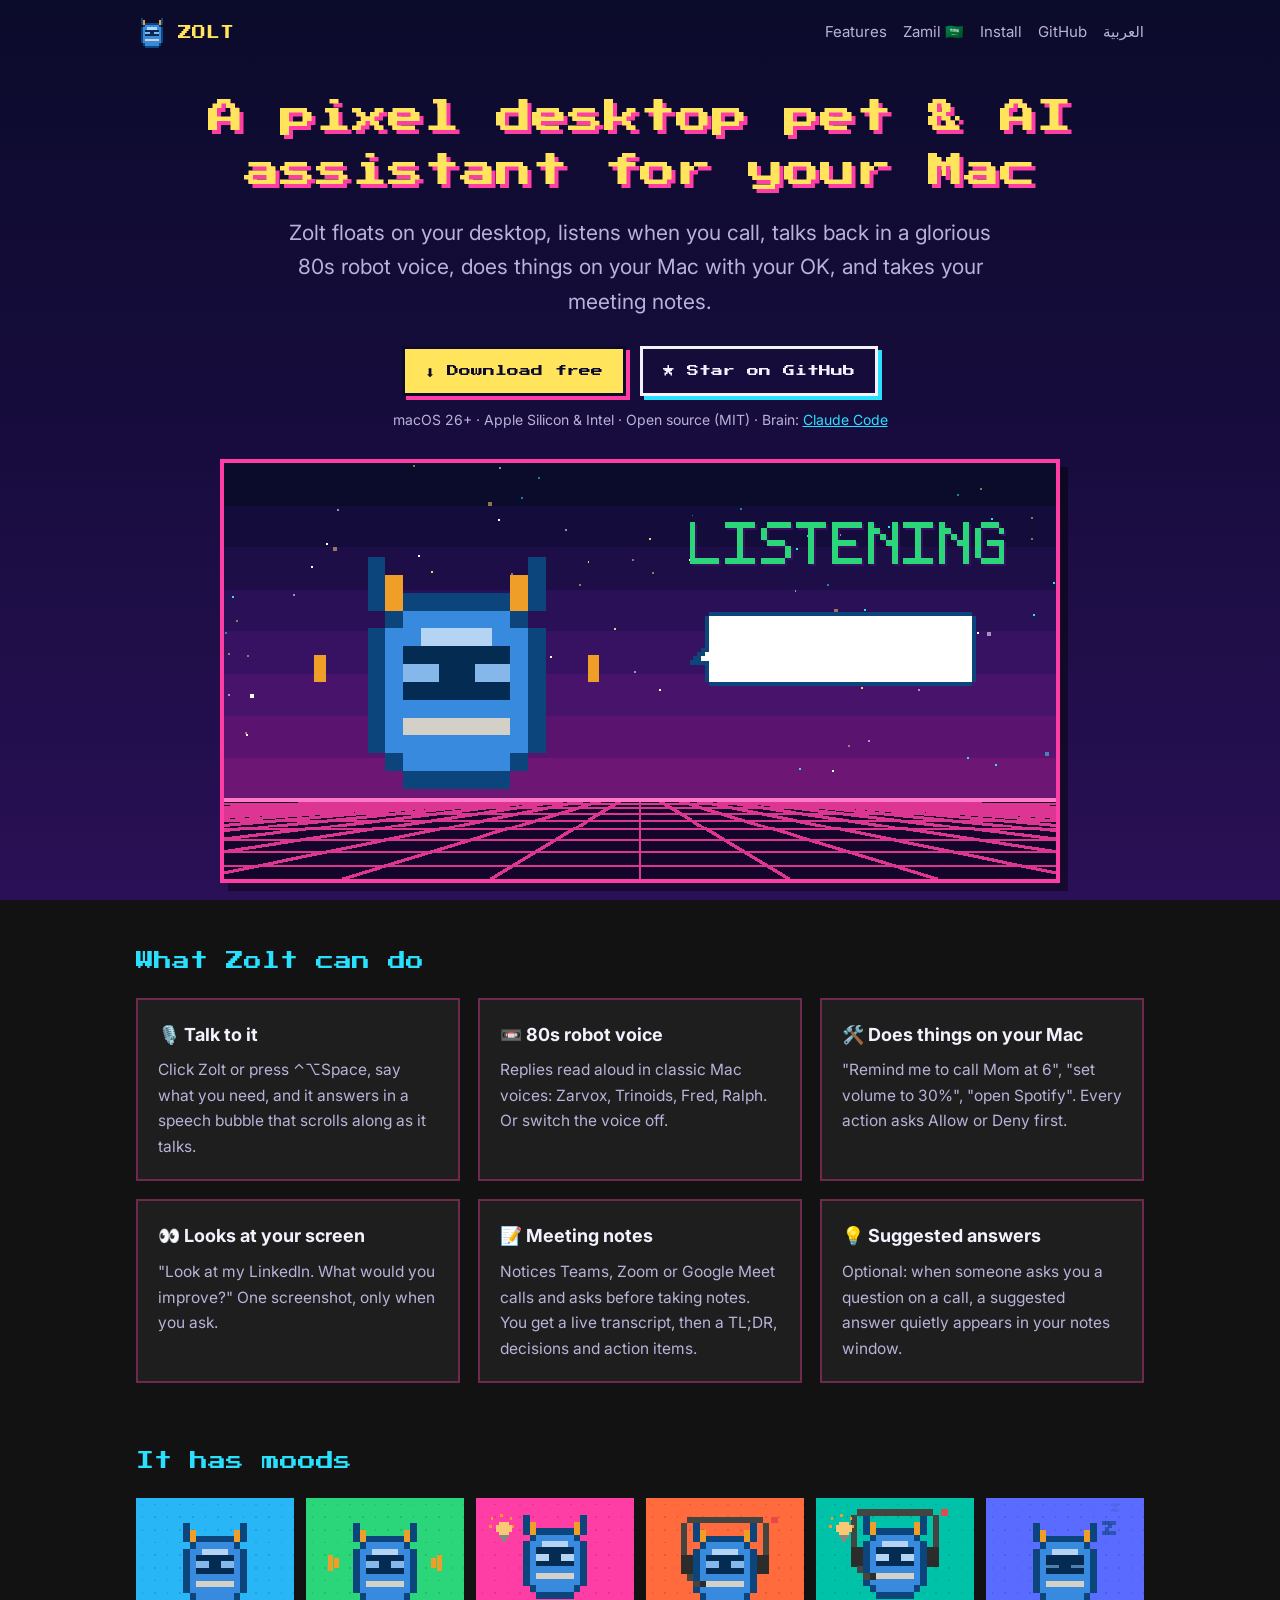
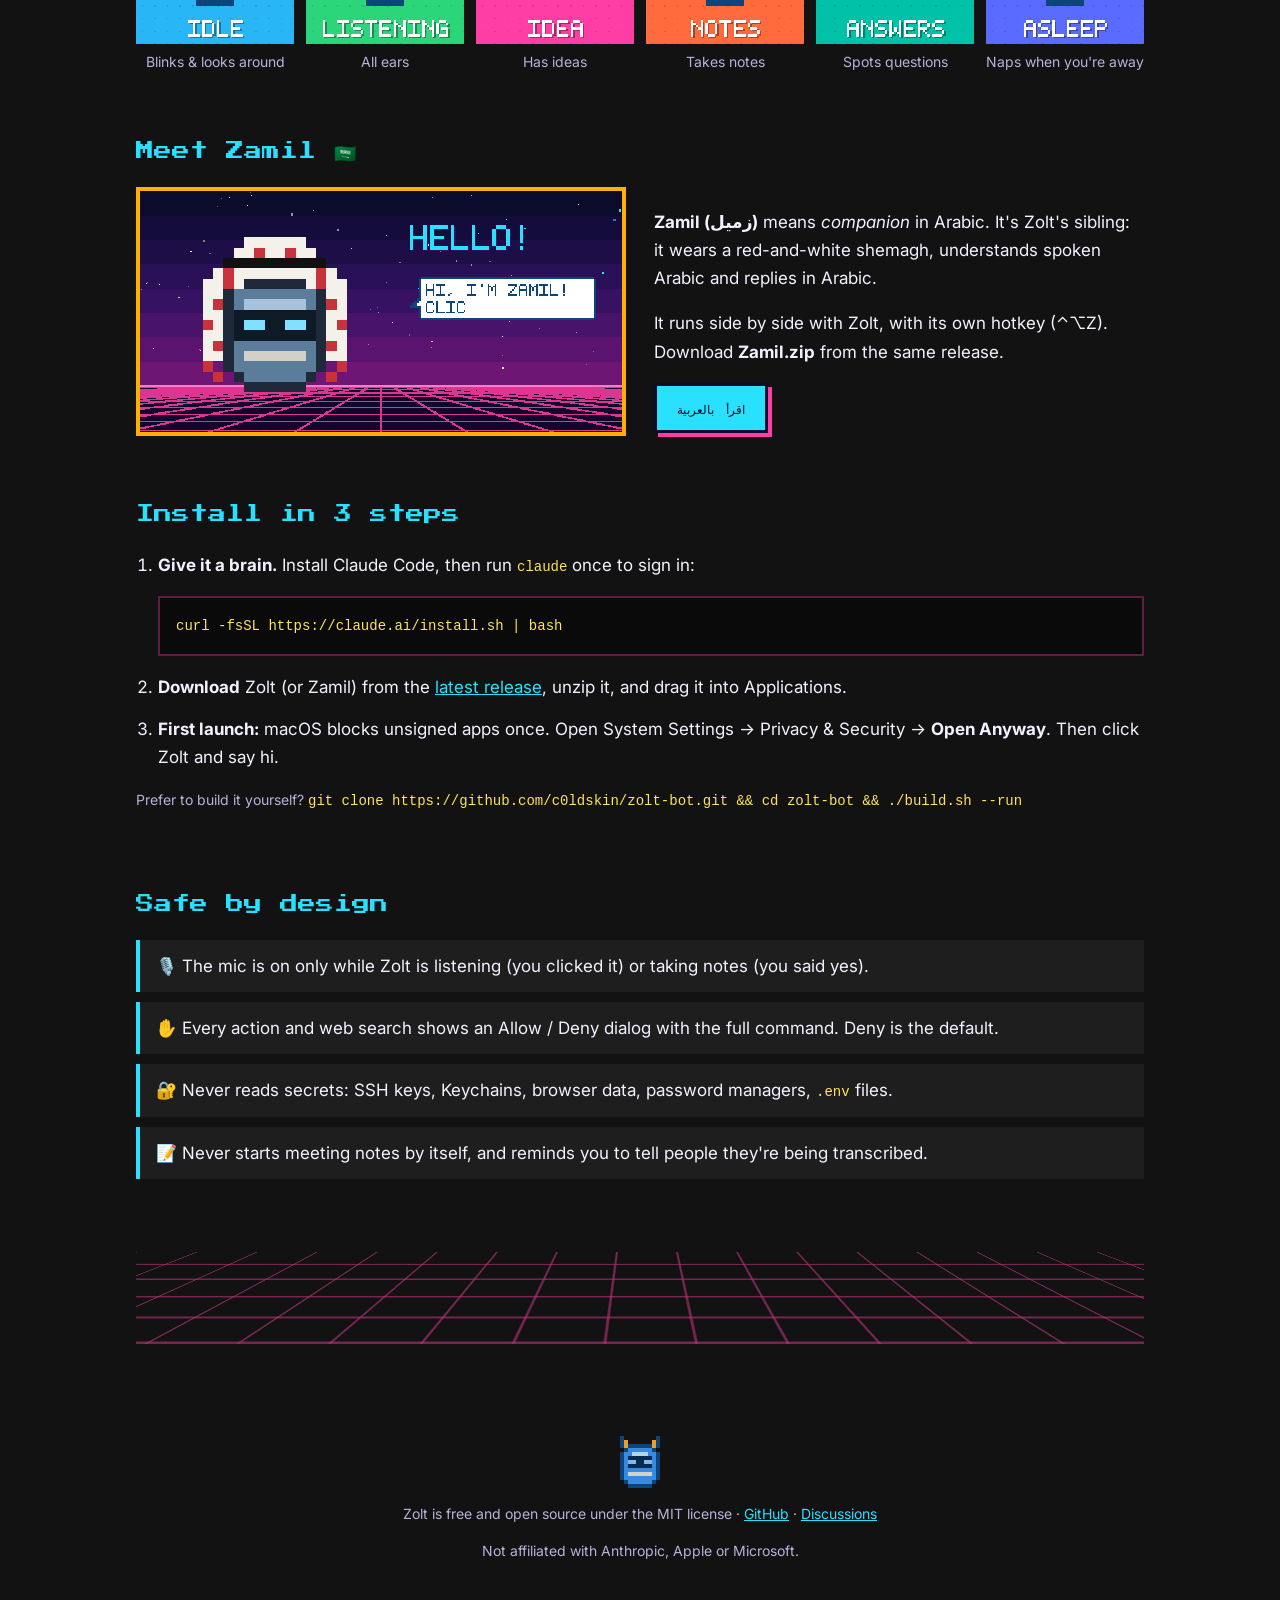
==== docs/index.html @ dee4e7b1 "Make Zolt and Zamil easier to find - README: plain-text title and tagline, English/Arabic switch, do" ====
<!doctype html>
<html lang="en">
<head>
  <meta charset="utf-8">
  <meta name="viewport" content="width=device-width, initial-scale=1">
  <title>Zolt: Pixel Desktop Pet &amp; AI Voice Assistant for macOS</title>
  <meta name="description" content="Zolt is a free, open-source pixel desktop pet and AI voice assistant for Mac. It talks in an 80s robot voice, does things on your Mac with your OK, and takes Teams, Zoom and Google Meet notes. Arabic version: Zamil.">
  <link rel="canonical" href="https://c0ldskin.github.io/zolt-bot/">
  <link rel="alternate" hreflang="en" href="https://c0ldskin.github.io/zolt-bot/">
  <link rel="alternate" hreflang="ar" href="https://c0ldskin.github.io/zolt-bot/ar/">
  <link rel="alternate" hreflang="x-default" href="https://c0ldskin.github.io/zolt-bot/">
  <meta property="og:type" content="website">
  <meta property="og:title" content="Zolt: a pixel desktop pet & AI assistant for macOS">
  <meta property="og:description" content="Talks in an 80s robot voice, does things on your Mac (with your OK) and takes your meeting notes. Free and open source.">
  <meta property="og:image" content="https://c0ldskin.github.io/zolt-bot/assets/banner.png">
  <meta property="og:url" content="https://c0ldskin.github.io/zolt-bot/">
  <meta name="twitter:card" content="summary_large_image">
  <meta name="theme-color" content="#0b0b2b">
  <link rel="icon" href="assets/zolt.png">
  <link rel="preconnect" href="https://fonts.googleapis.com">
  <link rel="preconnect" href="https://fonts.gstatic.com" crossorigin>
  <link href="https://fonts.googleapis.com/css2?family=Inter:wght@400;600;700&family=Press+Start+2P&display=swap" rel="stylesheet">
  <link rel="stylesheet" href="style.css">
  <script type="application/ld+json">
  {
    "@context": "https://schema.org",
    "@type": "SoftwareApplication",
    "name": "Zolt",
    "alternateName": "Zamil",
    "description": "A pixel desktop pet and AI voice assistant for macOS that talks, does things on your Mac with your permission, and takes meeting notes.",
    "applicationCategory": "UtilitiesApplication",
    "operatingSystem": "macOS 26 or later",
    "offers": { "@type": "Offer", "price": "0", "priceCurrency": "USD" },
    "downloadUrl": "https://github.com/c0ldskin/zolt-bot/releases/latest",
    "image": "https://c0ldskin.github.io/zolt-bot/assets/banner.png",
    "license": "https://opensource.org/licenses/MIT",
    "inLanguage": ["en", "ar"]
  }
  </script>
</head>
<body>
<div class="wrap">
  <nav>
    <a class="brand" href="./"><img src="assets/zolt.png" alt="">ZOLT</a>
    <div class="links">
      <a href="#features">Features</a>
      <a href="#zamil">Zamil 🇸🇦</a>
      <a href="#install">Install</a>
      <a href="https://github.com/c0ldskin/zolt-bot">GitHub</a>
      <a href="ar/" hreflang="ar" lang="ar">العربية</a>
    </div>
  </nav>

  <header class="hero">
    <h1>A pixel desktop pet &amp; AI assistant for your Mac</h1>
    <p class="tag">Zolt floats on your desktop, listens when you call, talks back in a glorious 80s robot voice, does things on your Mac with your OK, and takes your meeting notes.</p>
    <div class="buttons">
      <a class="btn" href="https://github.com/c0ldskin/zolt-bot/releases/latest">⬇ Download free</a>
      <a class="btn ghost" href="https://github.com/c0ldskin/zolt-bot">★ Star on GitHub</a>
    </div>
    <p class="note">macOS 26+ · Apple Silicon &amp; Intel · Open source (MIT) · Brain: <a href="https://claude.com/claude-code">Claude Code</a></p>
    <img class="shot" src="assets/hero.gif" width="840" height="420" alt="Zolt saying hi, listening, thinking, talking, having an idea, taking meeting notes and napping">
  </header>

  <section id="features">
    <h2>What Zolt can do</h2>
    <div class="grid">
      <div class="card"><h3>🎙️ Talk to it</h3><p>Click Zolt or press ⌃⌥Space, say what you need, and it answers in a speech bubble that scrolls along as it talks.</p></div>
      <div class="card"><h3>📼 80s robot voice</h3><p>Replies read aloud in classic Mac voices: Zarvox, Trinoids, Fred, Ralph. Or switch the voice off.</p></div>
      <div class="card"><h3>🛠️ Does things on your Mac</h3><p>"Remind me to call Mom at 6", "set volume to 30%", "open Spotify". Every action asks Allow or Deny first.</p></div>
      <div class="card"><h3>👀 Looks at your screen</h3><p>"Look at my LinkedIn. What would you improve?" One screenshot, only when you ask.</p></div>
      <div class="card"><h3>📝 Meeting notes</h3><p>Notices Teams, Zoom or Google Meet calls and asks before taking notes. You get a live transcript, then a TL;DR, decisions and action items.</p></div>
      <div class="card"><h3>💡 Suggested answers</h3><p>Optional: when someone asks you a question on a call, a suggested answer quietly appears in your notes window.</p></div>
    </div>
  </section>

  <section>
    <h2>It has moods</h2>
    <div class="moods">
      <figure><img src="assets/mood-idle.gif" width="200" height="184" alt="Zolt idle, blinking"><figcaption>Blinks &amp; looks around</figcaption></figure>
      <figure><img src="assets/mood-listening.gif" width="200" height="184" alt="Zolt listening"><figcaption>All ears</figcaption></figure>
      <figure><img src="assets/mood-idea.gif" width="200" height="184" alt="Zolt with an idea"><figcaption>Has ideas</figcaption></figure>
      <figure><img src="assets/mood-notes.gif" width="200" height="184" alt="Zolt taking meeting notes"><figcaption>Takes notes</figcaption></figure>
      <figure><img src="assets/mood-answers.gif" width="200" height="184" alt="Zolt suggesting an answer"><figcaption>Spots questions</figcaption></figure>
      <figure><img src="assets/mood-asleep.gif" width="200" height="184" alt="Zolt napping"><figcaption>Naps when you're away</figcaption></figure>
    </div>
  </section>

  <section id="zamil">
    <h2>Meet Zamil 🇸🇦</h2>
    <div class="duo">
      <img src="assets/zamil-hero.gif" width="840" height="420" alt="Zamil, Zolt's Arabic-speaking sibling, in a shemagh and agal">
      <div>
        <p><strong>Zamil (زميل)</strong> means <em>companion</em> in Arabic. It's Zolt's sibling: it wears a red-and-white shemagh, understands spoken Arabic and replies in Arabic.</p>
        <p>It runs side by side with Zolt, with its own hotkey (⌃⌥Z). Download <strong>Zamil.zip</strong> from the same release.</p>
        <div class="buttons" style="justify-content:flex-start"><a class="btn alt" href="ar/" hreflang="ar">اقرأ بالعربية</a></div>
      </div>
    </div>
  </section>

  <section id="install">
    <h2>Install in 3 steps</h2>
    <ol class="steps">
      <li><strong>Give it a brain.</strong> Install Claude Code, then run <code>claude</code> once to sign in:
        <pre><code>curl -fsSL https://claude.ai/install.sh | bash</code></pre></li>
      <li><strong>Download</strong> Zolt (or Zamil) from the <a href="https://github.com/c0ldskin/zolt-bot/releases/latest">latest release</a>, unzip it, and drag it into Applications.</li>
      <li><strong>First launch:</strong> macOS blocks unsigned apps once. Open System Settings → Privacy &amp; Security → <strong>Open Anyway</strong>. Then click Zolt and say hi.</li>
    </ol>
    <p class="note">Prefer to build it yourself? <code>git clone https://github.com/c0ldskin/zolt-bot.git &amp;&amp; cd zolt-bot &amp;&amp; ./build.sh --run</code></p>
  </section>

  <section>
    <h2>Safe by design</h2>
    <ul class="safe">
      <li>🎙️ The mic is on only while Zolt is listening (you clicked it) or taking notes (you said yes).</li>
      <li>✋ Every action and web search shows an Allow / Deny dialog with the full command. Deny is the default.</li>
      <li>🔐 Never reads secrets: SSH keys, Keychains, browser data, password managers, <code>.env</code> files.</li>
      <li>📝 Never starts meeting notes by itself, and reminds you to tell people they're being transcribed.</li>
    </ul>
  </section>

  <div class="floor" aria-hidden="true"><div class="grid-floor"></div></div>
  <footer>
    <img src="assets/zolt.png" width="56" height="52" alt="">
    <p>Zolt is free and open source under the MIT license · <a href="https://github.com/c0ldskin/zolt-bot">GitHub</a> · <a href="https://github.com/c0ldskin/zolt-bot/discussions">Discussions</a></p>
    <p>Not affiliated with Anthropic, Apple or Microsoft.</p>
  </footer>
</div>
</body>
</html>
---- docs/style.css ----
:root {
  color-scheme: dark;
  --night: #0b0b2b;
  --night-2: #160c3c;
  --purple: #2a1056;
  --pink: #ff3ea5;
  --cyan: #29e0ff;
  --amber: #ffb000;
  --sun: #ffe45c;
  --ink: #f4f1ff;
  --muted: #b9b2d9;
  --card: rgba(255, 255, 255, 0.05);
  --line: rgba(255, 62, 165, 0.35);
  --pixel: "Press Start 2P", ui-monospace, monospace;
  --body: "Inter", system-ui, -apple-system, sans-serif;
}
[lang="ar"] { --body: "IBM Plex Sans Arabic", "Geeza Pro", system-ui, sans-serif; }

* { box-sizing: border-box; }
html { scroll-behavior: smooth; }
body {
  margin: 0;
  background: linear-gradient(180deg, var(--night) 0%, var(--night-2) 45%, var(--purple) 100%);
  background-attachment: fixed;
  color: var(--ink);
  font: 17px/1.65 var(--body);
}
.floor { overflow: hidden; } /* The tilted grid floor is wider than the page. */
p code { overflow-wrap: anywhere; }
a { color: var(--cyan); }
img { max-width: 100%; height: auto; display: block; image-rendering: pixelated; }
.wrap { max-width: 1040px; margin: 0 auto; padding: 0 16px; }

nav { display: flex; justify-content: space-between; align-items: center; padding: 18px 0; gap: 12px; }
nav .brand { font: 14px var(--pixel); color: var(--sun); text-decoration: none; display: flex; align-items: center; gap: 10px; }
nav .brand img { width: 32px; }
nav .links { display: flex; gap: 16px; flex-wrap: wrap; font-size: 15px; }
nav .links a { color: var(--muted); text-decoration: none; }
nav .links a:hover { color: var(--ink); }

.hero { text-align: center; padding: 24px 0 8px; }
.hero h1 { font: clamp(20px, 4.2vw, 36px)/1.5 var(--pixel); margin: 0 0 18px; color: var(--sun); text-shadow: 4px 4px 0 var(--pink); }
[lang="ar"] .hero h1 { font: 700 clamp(28px, 5vw, 46px)/1.4 var(--body); }
.hero p.tag { font-size: clamp(17px, 2.2vw, 21px); color: var(--muted); max-width: 720px; margin: 0 auto 26px; }
.hero .shot { margin: 28px auto 0; border: 4px solid var(--pink); box-shadow: 8px 8px 0 rgba(0, 0, 0, 0.45); }

.buttons { display: flex; gap: 14px; justify-content: center; flex-wrap: wrap; }
.btn {
  font: 12px/1 var(--pixel); text-decoration: none; padding: 16px 20px; color: var(--night);
  background: var(--sun); border: 3px solid var(--night); box-shadow: 4px 4px 0 var(--pink);
  transition: transform 0.08s, box-shadow 0.08s;
}
[lang="ar"] .btn { font: 700 16px/1 var(--body); }
.btn:hover { transform: translate(-2px, -2px); box-shadow: 6px 6px 0 var(--pink); }
.btn.alt { background: var(--cyan); }
.btn.ghost { background: transparent; color: var(--ink); border-color: var(--ink); box-shadow: 4px 4px 0 var(--cyan); }
.note { font-size: 14px; color: var(--muted); margin-top: 12px; }

section { padding: 56px 0 8px; }
h2 { font: 18px/1.6 var(--pixel); color: var(--cyan); margin: 0 0 22px; }
[lang="ar"] h2 { font: 700 28px/1.4 var(--body); }

.grid { display: grid; grid-template-columns: repeat(auto-fit, minmax(240px, 1fr)); gap: 18px; }
.card { background: var(--card); border: 2px solid var(--line); padding: 20px; }
.card h3 { margin: 0 0 8px; font-size: 18px; }
.card p { margin: 0; color: var(--muted); font-size: 15.5px; }

.moods { display: grid; grid-template-columns: repeat(auto-fit, minmax(140px, 1fr)); gap: 12px; }
.moods figure { margin: 0; text-align: center; }
.moods figcaption { font-size: 14px; color: var(--muted); margin-top: 6px; }

.duo { display: grid; grid-template-columns: 1fr 1fr; gap: 28px; align-items: center; }
.duo img { border: 4px solid var(--amber); }
@media (max-width: 760px) { .duo { grid-template-columns: 1fr; } }

ol.steps { padding-inline-start: 22px; }
ol.steps li { margin-bottom: 14px; }
pre { background: rgba(0, 0, 0, 0.45); border: 2px solid var(--line); padding: 14px 16px; overflow-x: auto; direction: ltr; text-align: left; }
code { font: 14px ui-monospace, SFMono-Regular, Menlo, monospace; color: var(--sun); }

ul.safe { list-style: none; padding: 0; display: grid; gap: 10px; }
ul.safe li { background: var(--card); border-inline-start: 4px solid var(--cyan); padding: 12px 16px; }

footer { text-align: center; padding: 64px 0 40px; color: var(--muted); font-size: 14px; }
footer img { width: 56px; margin: 0 auto 12px; }

.grid-floor {
  height: 120px; margin-top: 48px;
  background:
    linear-gradient(transparent 0 0),
    repeating-linear-gradient(90deg, rgba(255, 62, 165, 0.6) 0 2px, transparent 2px 60px),
    repeating-linear-gradient(0deg, rgba(255, 62, 165, 0.6) 0 2px, transparent 2px 24px);
  transform: perspective(300px) rotateX(60deg);
  transform-origin: top;
  opacity: 0.7;
}
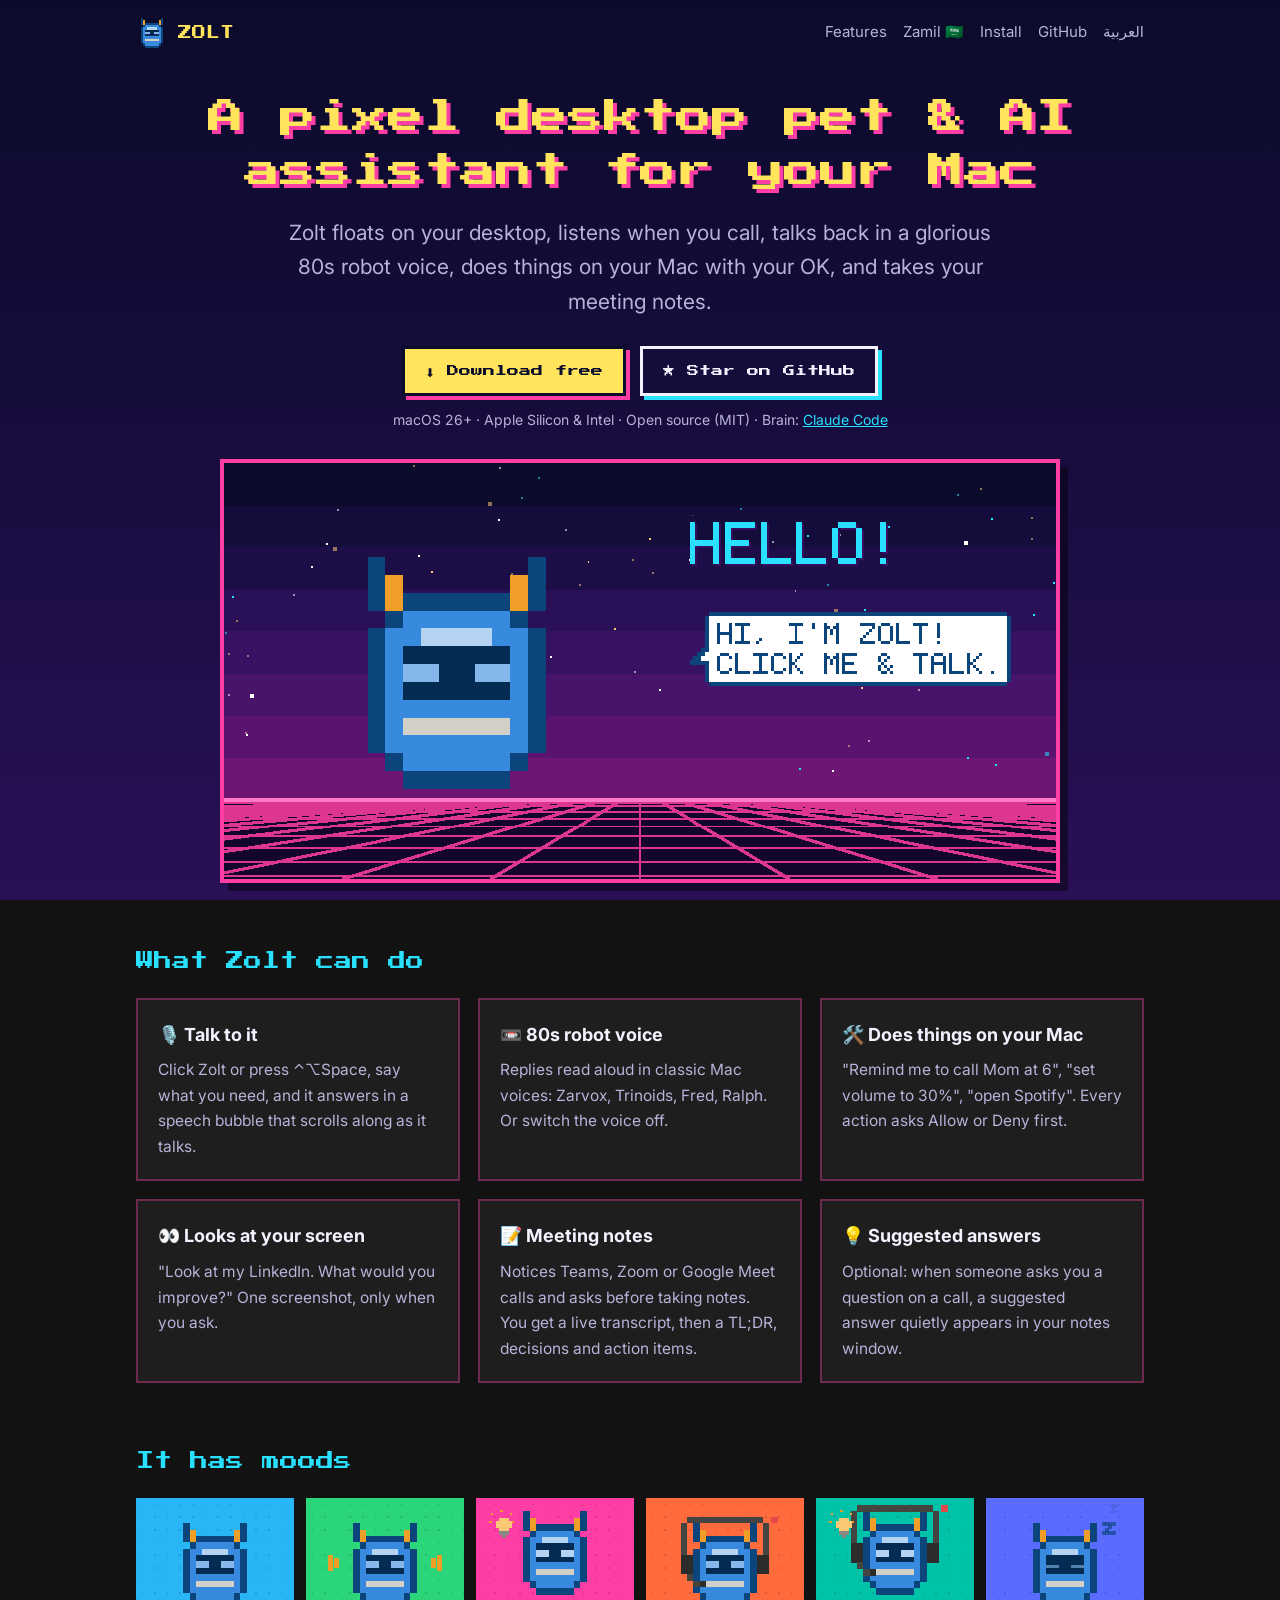
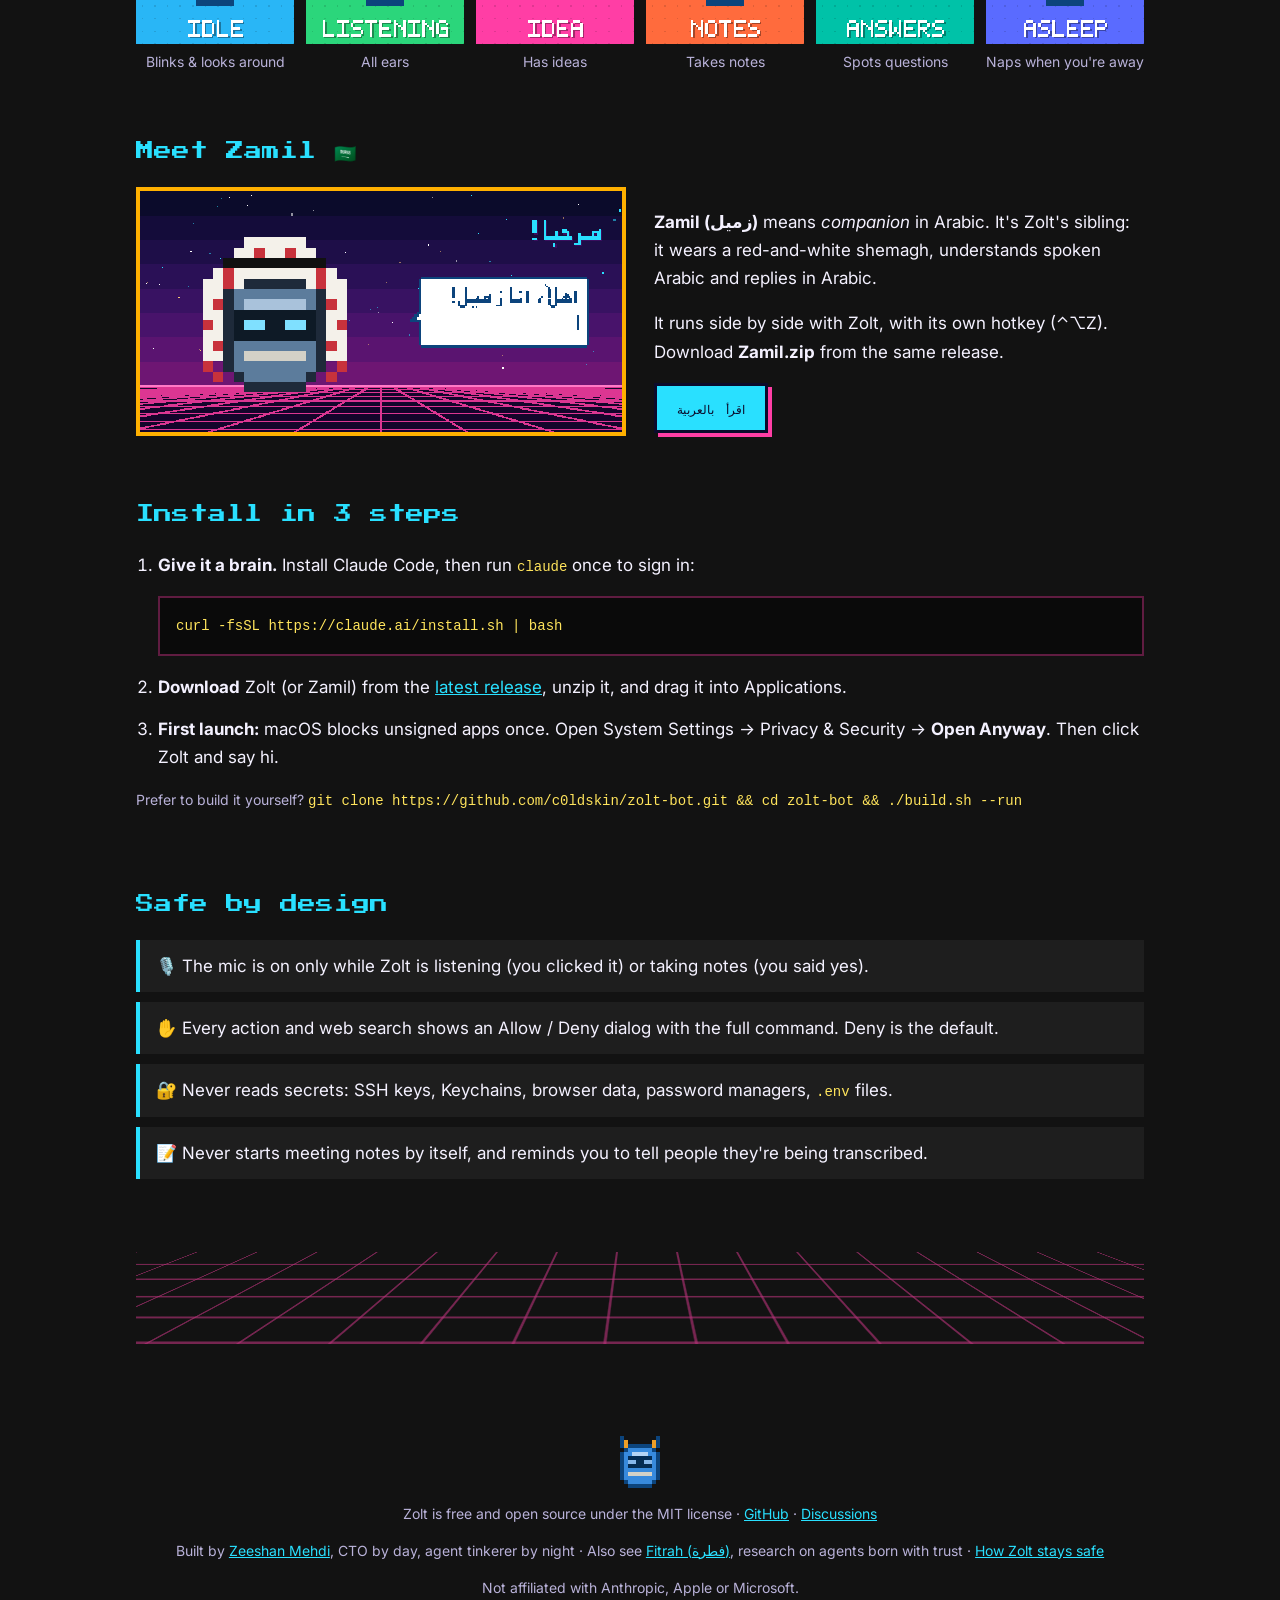
==== commit c519fa92: "Safety first: SAFETY.md, Safe-by-design summary, one meeting offer between Zolt and Zamil - SAFETY.m" ====
--- a/docs/index.html
+++ b/docs/index.html
@@ -123,6 +123,7 @@
   <footer>
     <img src="assets/zolt.png" width="56" height="52" alt="">
     <p>Zolt is free and open source under the MIT license · <a href="https://github.com/c0ldskin/zolt-bot">GitHub</a> · <a href="https://github.com/c0ldskin/zolt-bot/discussions">Discussions</a></p>
+    <p>Built by <a href="https://github.com/c0ldskin">Zeeshan Mehdi</a>, CTO by day, agent tinkerer by night · Also see <a href="https://c0ldskin.github.io/fitrah/">Fitrah (فطرة)</a>, research on agents born with trust · <a href="https://github.com/c0ldskin/zolt-bot/blob/main/SAFETY.md">How Zolt stays safe</a></p>
     <p>Not affiliated with Anthropic, Apple or Microsoft.</p>
   </footer>
 </div>
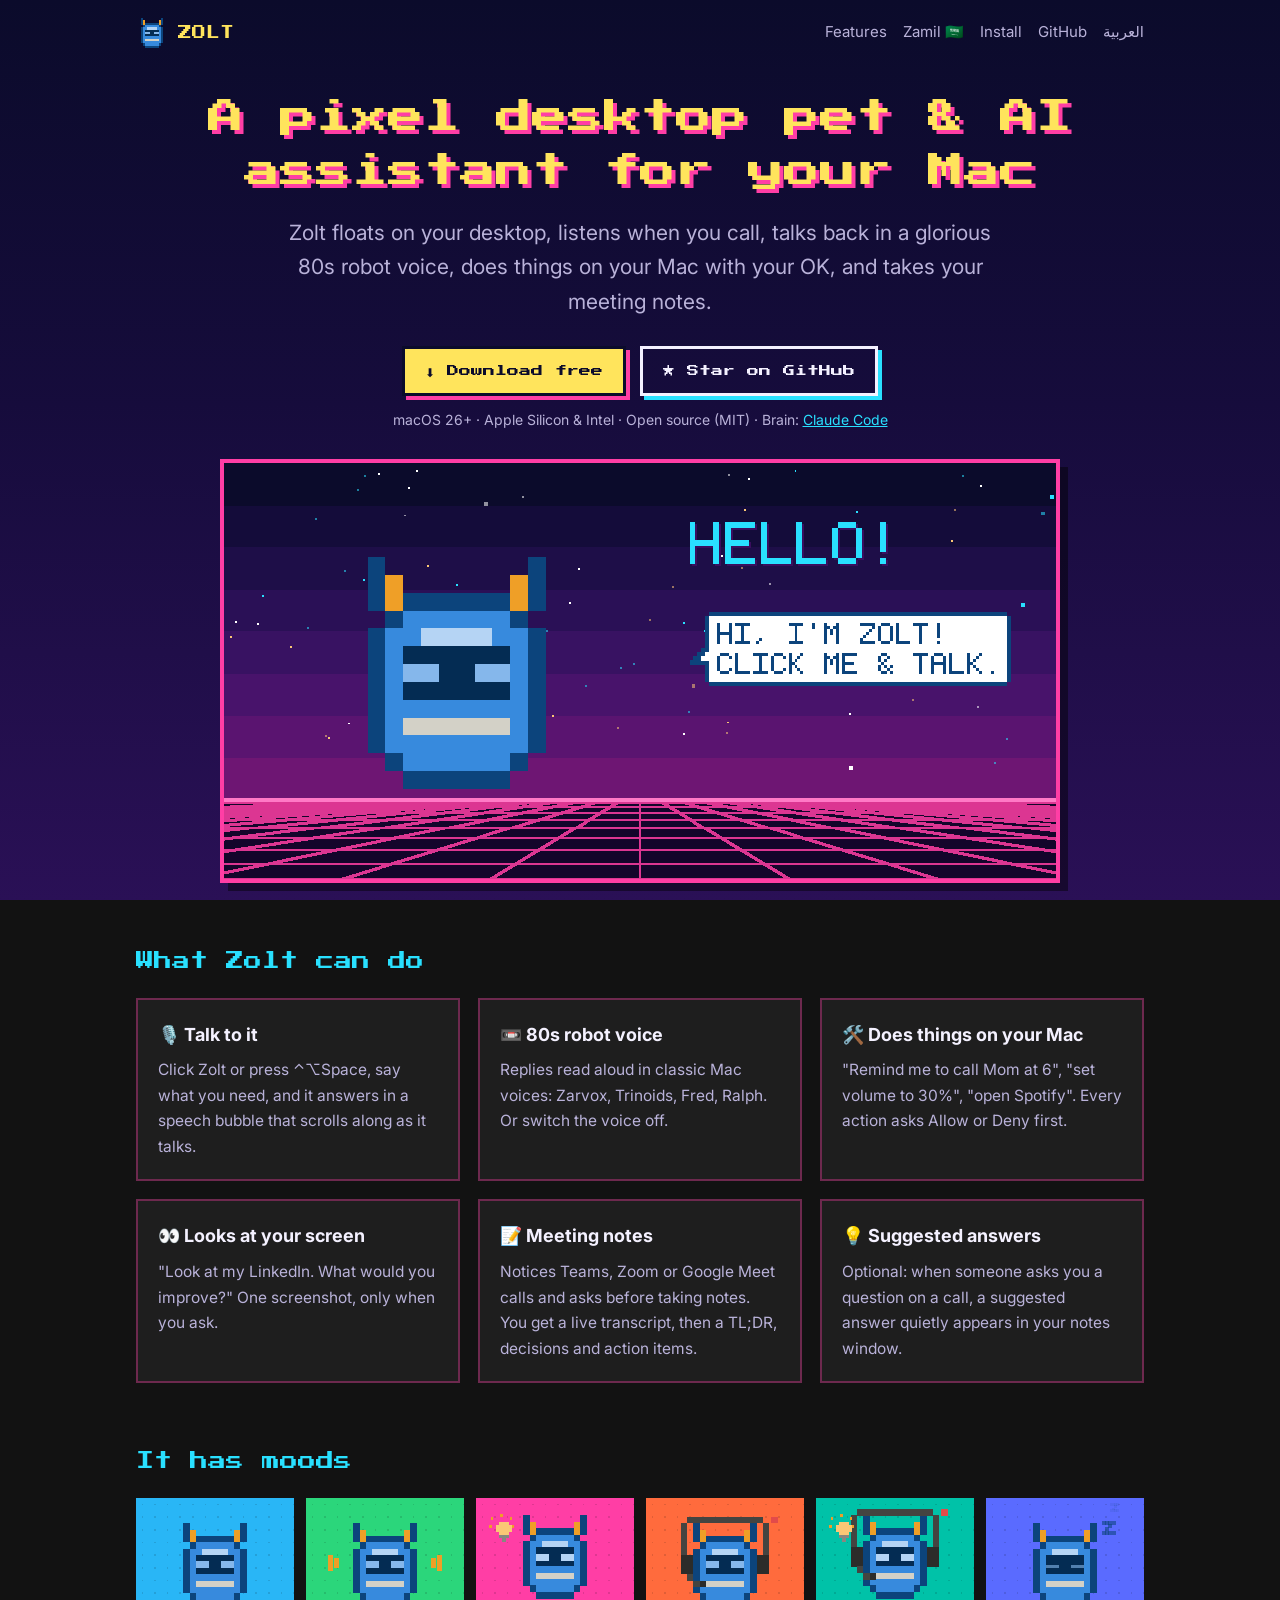
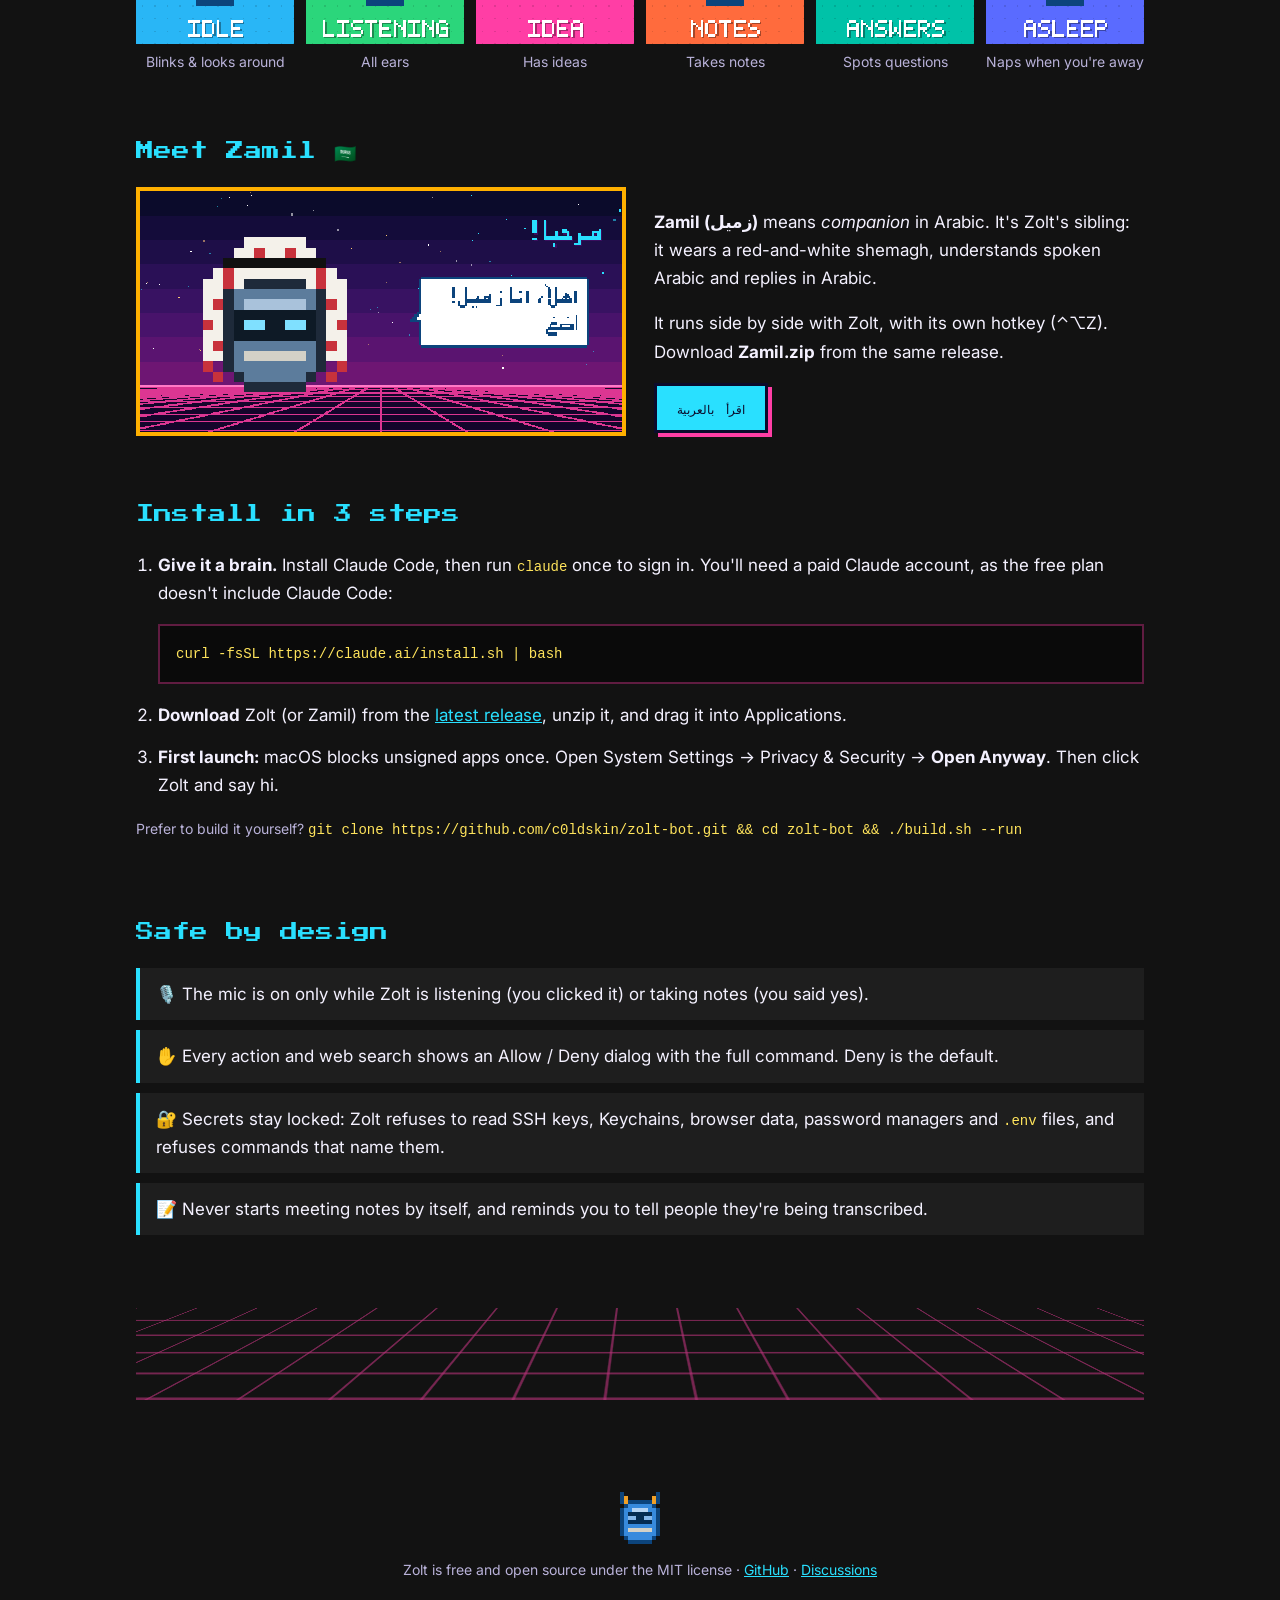
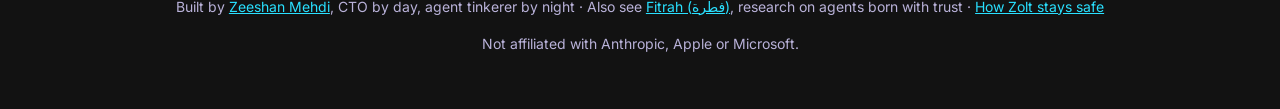
==== commit c9db9d06: "Refuse shell commands naming secrets; correct requirements The secret block only covered Read, Glob " ====
--- a/docs/index.html
+++ b/docs/index.html
@@ -101,7 +101,7 @@
   <section id="install">
     <h2>Install in 3 steps</h2>
     <ol class="steps">
-      <li><strong>Give it a brain.</strong> Install Claude Code, then run <code>claude</code> once to sign in:
+      <li><strong>Give it a brain.</strong> Install Claude Code, then run <code>claude</code> once to sign in. You'll need a paid Claude account, as the free plan doesn't include Claude Code:
         <pre><code>curl -fsSL https://claude.ai/install.sh | bash</code></pre></li>
       <li><strong>Download</strong> Zolt (or Zamil) from the <a href="https://github.com/c0ldskin/zolt-bot/releases/latest">latest release</a>, unzip it, and drag it into Applications.</li>
       <li><strong>First launch:</strong> macOS blocks unsigned apps once. Open System Settings → Privacy &amp; Security → <strong>Open Anyway</strong>. Then click Zolt and say hi.</li>
@@ -114,7 +114,7 @@
     <ul class="safe">
       <li>🎙️ The mic is on only while Zolt is listening (you clicked it) or taking notes (you said yes).</li>
       <li>✋ Every action and web search shows an Allow / Deny dialog with the full command. Deny is the default.</li>
-      <li>🔐 Never reads secrets: SSH keys, Keychains, browser data, password managers, <code>.env</code> files.</li>
+      <li>🔐 Secrets stay locked: Zolt refuses to read SSH keys, Keychains, browser data, password managers and <code>.env</code> files, and refuses commands that name them.</li>
       <li>📝 Never starts meeting notes by itself, and reminds you to tell people they're being transcribed.</li>
     </ul>
   </section>
